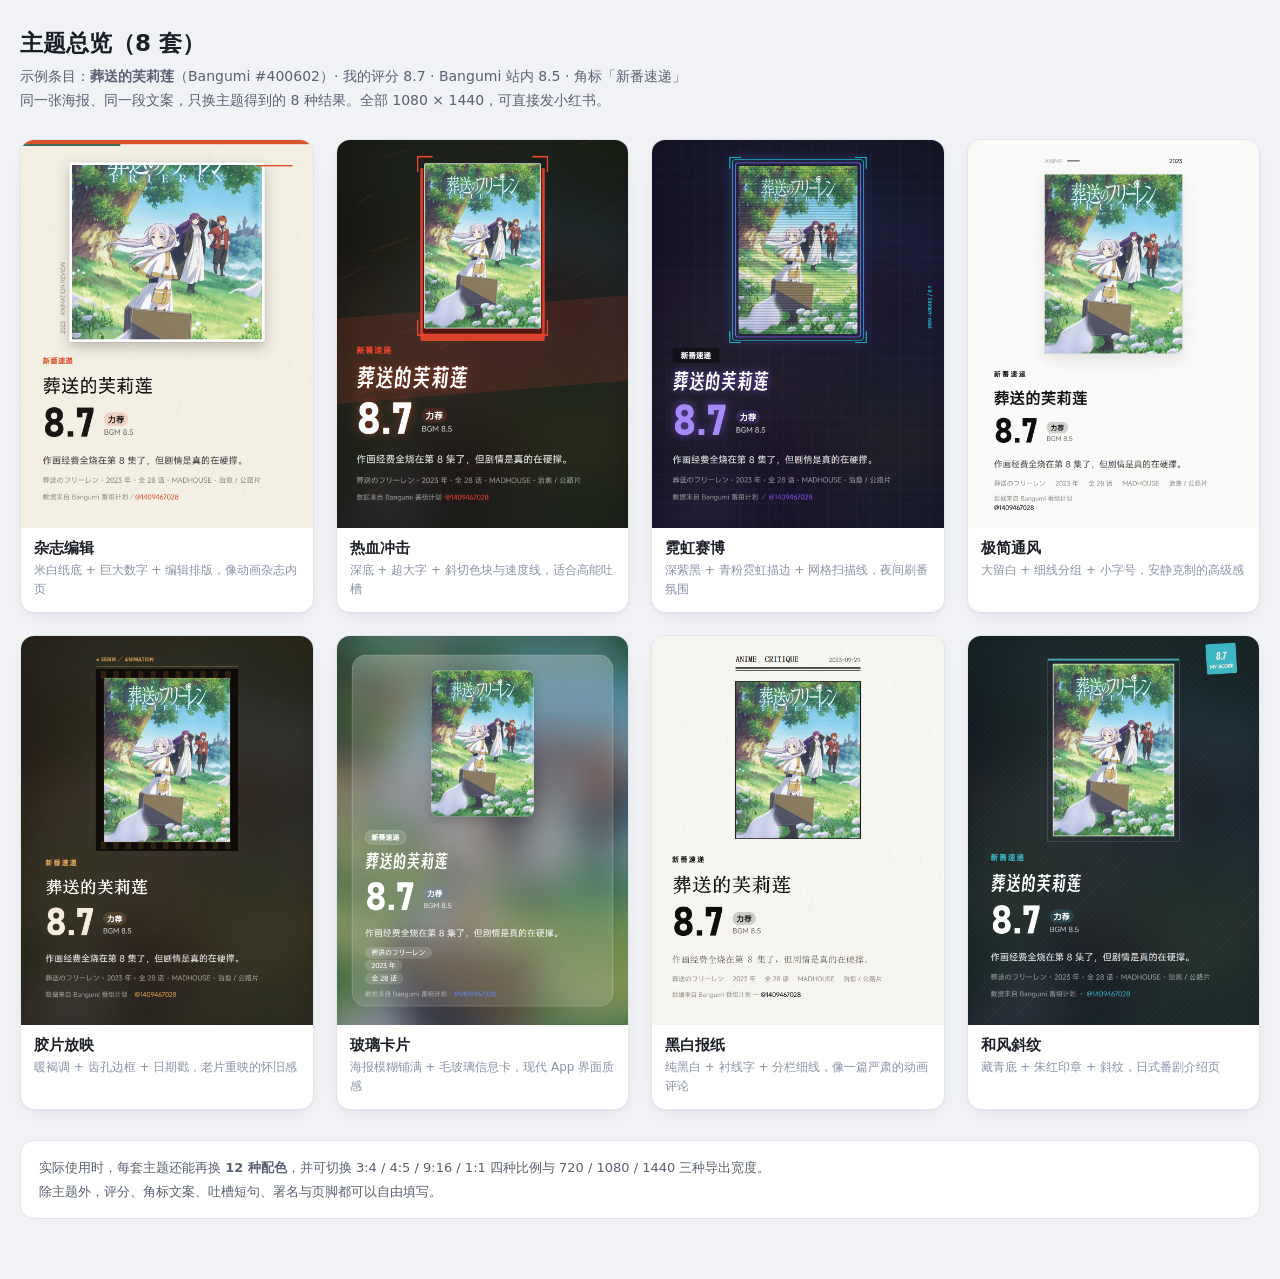
==== docs/主题总览.html @ 023c47e9 "番剧封面工坊：Bangumi 海报包装成小红书竖版图 9 套主题（含专属「雪村葵」满幅海报主题）+ 12 套配色。 支持按番名从 bgm.tv 搜索、自动填充条目信息、自定义评分与斜角角标、 1080" ====
<!DOCTYPE html>
<html lang="zh-CN">
<head>
<meta charset="UTF-8">
<meta name="viewport" content="width=device-width, initial-scale=1">
<title>主题总览 · 番剧封面工坊</title>
<style>
  :root { --ink:#1B1E27; --ink2:#5A6172; --ink3:#8B93A6; --line:#E3E5EC; --bg:#F1F2F6; --accent:#4F46E5; }
  * { box-sizing:border-box; }
  body { margin:0; padding:28px 20px 60px; background:var(--bg); color:var(--ink);
    font-family:"MiSans","HarmonyOS Sans SC","PingFang SC","Noto Sans SC","Microsoft YaHei",system-ui,sans-serif; }
  header { max-width:1400px; margin:0 auto 26px; }
  h1 { margin:0 0 6px; font-size:23px; }
  header p { margin:0; color:var(--ink2); font-size:14px; line-height:1.7; }
  header a { color:var(--accent); }
  .grid { max-width:1400px; margin:0 auto; display:grid; gap:22px;
    grid-template-columns:repeat(auto-fill, minmax(238px, 1fr)); }
  .card { margin:0; background:#fff; border:1px solid var(--line); border-radius:14px;
    overflow:hidden; box-shadow:0 1px 2px rgba(20,24,40,.04), 0 8px 24px -12px rgba(20,24,40,.12); }
  .card img { display:block; width:100%; height:auto; background:#EDEFF4; }
  figcaption { padding:11px 13px 14px; }
  figcaption strong { display:block; font-size:14.5px; margin-bottom:3px; }
  figcaption span { display:block; font-size:12px; color:var(--ink3); line-height:1.55; }
  .note { max-width:1400px; margin:30px auto 0; padding:15px 18px; background:#fff;
    border:1px solid var(--line); border-radius:14px; font-size:13px; color:var(--ink2); line-height:1.8; }
  .note code { background:#EEEDFD; padding:1px 5px; border-radius:4px; color:var(--accent); }
</style>
</head>
<body>
<header>
  <h1>主题总览（8 套）</h1>
  <p>示例条目：<strong>葬送的芙莉莲</strong>（Bangumi #400602）· 我的评分 8.7 · Bangumi 站内 8.5 · 角标「新番速递」<br>
  同一张海报、同一段文案，只换主题得到的 8 种结果。全部 1080 × 1440，可直接发小红书。</p>
</header>
<div class="grid">
    <figure class="card">
      <img src="themes/magazine.png" alt="杂志编辑 主题示例" loading="lazy">
      <figcaption>
        <strong>杂志编辑</strong>
        <span>米白纸底 + 巨大数字 + 编辑排版，像动画杂志内页</span>
      </figcaption>
    </figure>
    <figure class="card">
      <img src="themes/impact.png" alt="热血冲击 主题示例" loading="lazy">
      <figcaption>
        <strong>热血冲击</strong>
        <span>深底 + 超大字 + 斜切色块与速度线，适合高能吐槽</span>
      </figcaption>
    </figure>
    <figure class="card">
      <img src="themes/neon.png" alt="霓虹赛博 主题示例" loading="lazy">
      <figcaption>
        <strong>霓虹赛博</strong>
        <span>深紫黑 + 青粉霓虹描边 + 网格扫描线，夜间刷番氛围</span>
      </figcaption>
    </figure>
    <figure class="card">
      <img src="themes/minimal.png" alt="极简通风 主题示例" loading="lazy">
      <figcaption>
        <strong>极简通风</strong>
        <span>大留白 + 细线分组 + 小字号，安静克制的高级感</span>
      </figcaption>
    </figure>
    <figure class="card">
      <img src="themes/film.png" alt="胶片放映 主题示例" loading="lazy">
      <figcaption>
        <strong>胶片放映</strong>
        <span>暖褐调 + 齿孔边框 + 日期戳，老片重映的怀旧感</span>
      </figcaption>
    </figure>
    <figure class="card">
      <img src="themes/glass.png" alt="玻璃卡片 主题示例" loading="lazy">
      <figcaption>
        <strong>玻璃卡片</strong>
        <span>海报模糊铺满 + 毛玻璃信息卡，现代 App 界面质感</span>
      </figcaption>
    </figure>
    <figure class="card">
      <img src="themes/paper.png" alt="黑白报纸 主题示例" loading="lazy">
      <figcaption>
        <strong>黑白报纸</strong>
        <span>纯黑白 + 衬线字 + 分栏细线，像一篇严肃的动画评论</span>
      </figcaption>
    </figure>
    <figure class="card">
      <img src="themes/wa.png" alt="和风斜纹 主题示例" loading="lazy">
      <figcaption>
        <strong>和风斜纹</strong>
        <span>藏青底 + 朱红印章 + 斜纹，日式番剧介绍页</span>
      </figcaption>
    </figure>
</div>
<p class="note">
  实际使用时，每套主题还能再换 <strong>12 种配色</strong>，并可切换 3:4 / 4:5 / 9:16 / 1:1 四种比例与 720 / 1080 / 1440 三种导出宽度。<br>
  除主题外，评分、角标文案、吐槽短句、署名与页脚都可以自由填写。
</p>
</body>
</html>
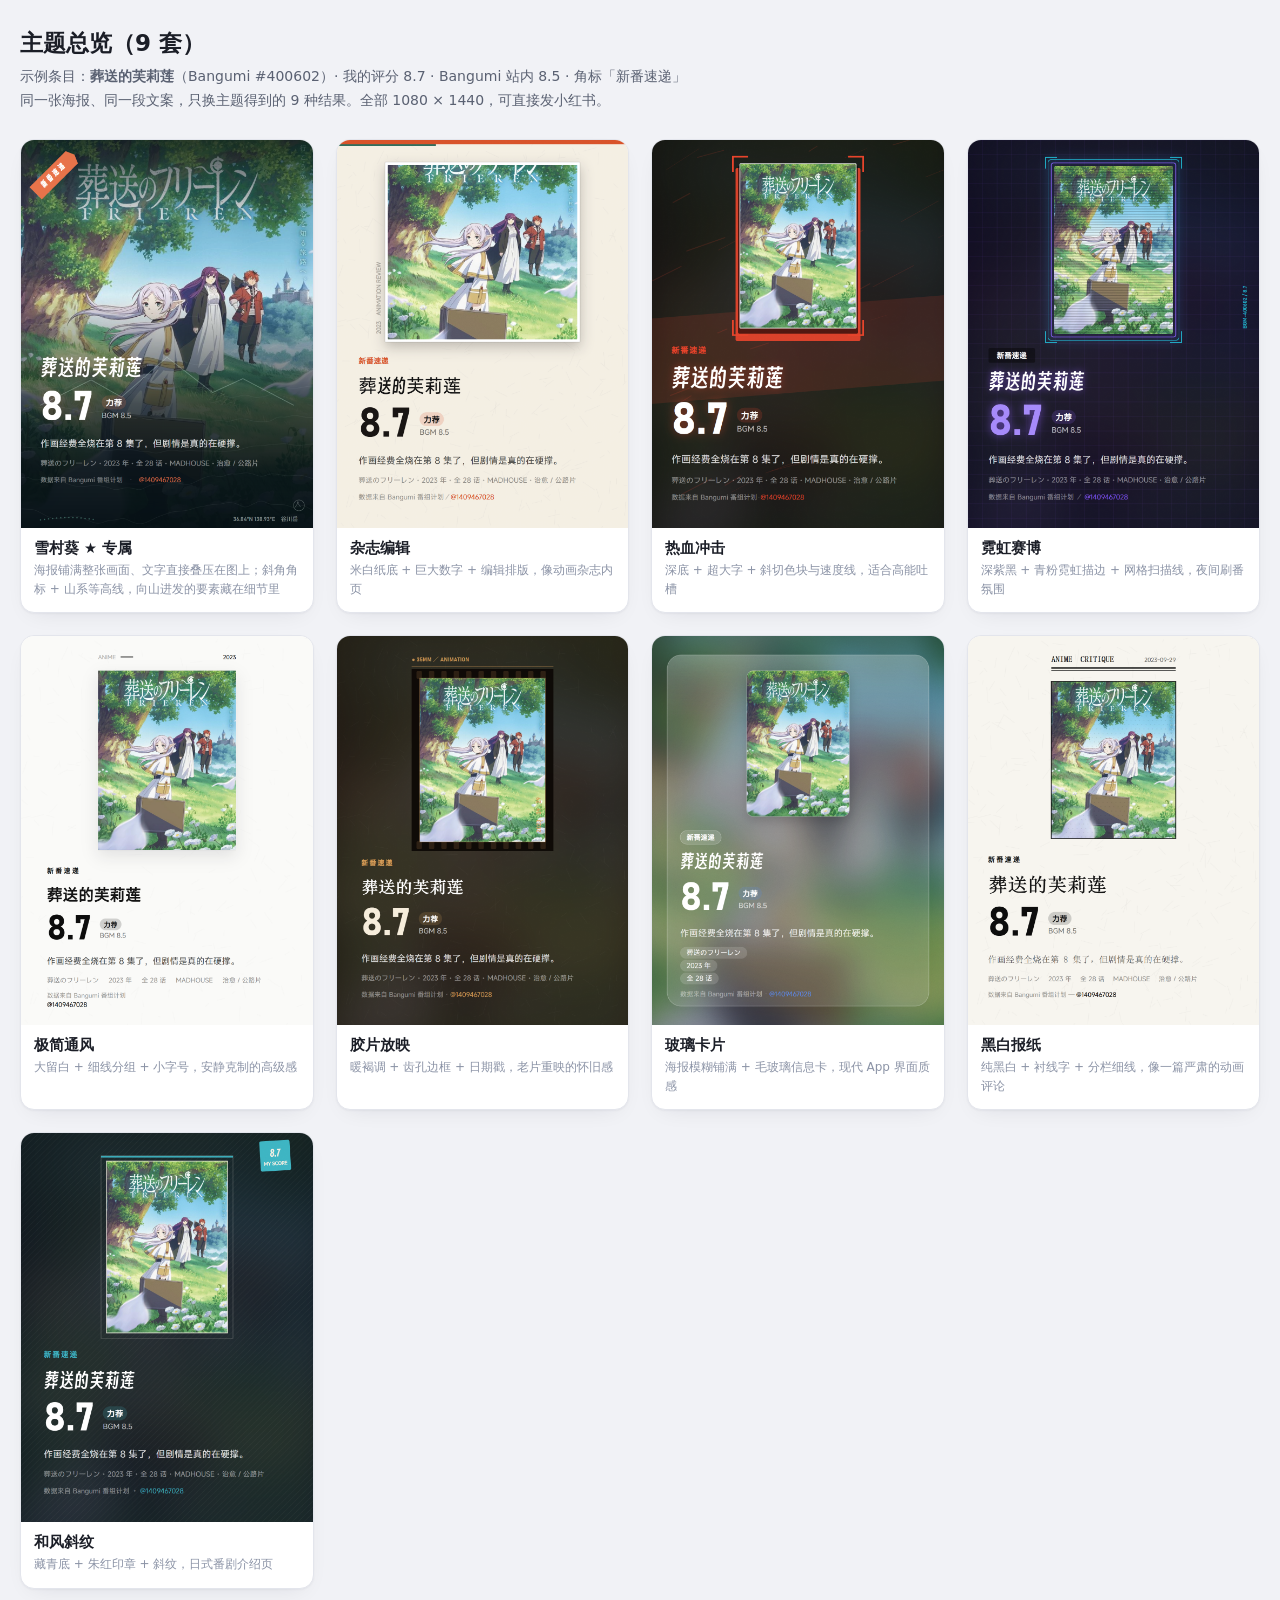
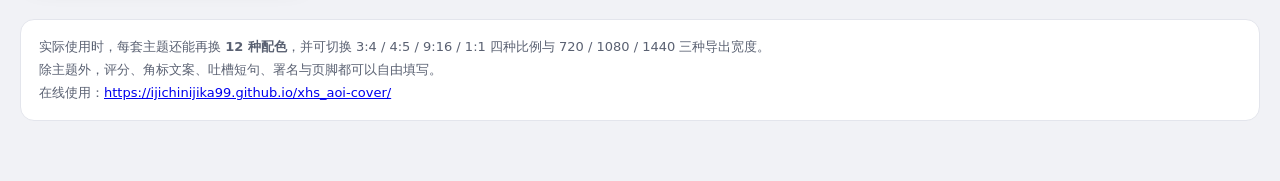
==== commit 97e35f21: "新增专属主题「雪村葵」+ 斜角角标 + 文档与线上验证脚本 - 满幅海报模式：海报铺满整张画布，文字叠压在图上（海报占比 100%） - 专属主题 aoi：山色配色 + 等高线 + 山脊线 + 登山路" ====
--- a/docs/主题总览.html
+++ b/docs/主题总览.html
@@ -28,11 +28,18 @@
 </head>
 <body>
 <header>
-  <h1>主题总览（8 套）</h1>
+  <h1>主题总览（9 套）</h1>
   <p>示例条目：<strong>葬送的芙莉莲</strong>（Bangumi #400602）· 我的评分 8.7 · Bangumi 站内 8.5 · 角标「新番速递」<br>
-  同一张海报、同一段文案，只换主题得到的 8 种结果。全部 1080 × 1440，可直接发小红书。</p>
+  同一张海报、同一段文案，只换主题得到的 9 种结果。全部 1080 × 1440，可直接发小红书。</p>
 </header>
 <div class="grid">
+    <figure class="card">
+      <img src="themes/aoi.png" alt="雪村葵 主题示例" loading="lazy">
+      <figcaption>
+        <strong>雪村葵 ★ 专属</strong>
+        <span>海报铺满整张画面、文字直接叠压在图上；斜角角标 + 山系等高线，向山进发的要素藏在细节里</span>
+      </figcaption>
+    </figure>
     <figure class="card">
       <img src="themes/magazine.png" alt="杂志编辑 主题示例" loading="lazy">
       <figcaption>
@@ -92,7 +99,8 @@
 </div>
 <p class="note">
   实际使用时，每套主题还能再换 <strong>12 种配色</strong>，并可切换 3:4 / 4:5 / 9:16 / 1:1 四种比例与 720 / 1080 / 1440 三种导出宽度。<br>
-  除主题外，评分、角标文案、吐槽短句、署名与页脚都可以自由填写。
+  除主题外，评分、角标文案、吐槽短句、署名与页脚都可以自由填写。<br>
+  在线使用：<a href="https://ijichinijika99.github.io/xhs_aoi-cover/" target="_blank" rel="noopener">https://ijichinijika99.github.io/xhs_aoi-cover/</a>
 </p>
 </body>
 </html>
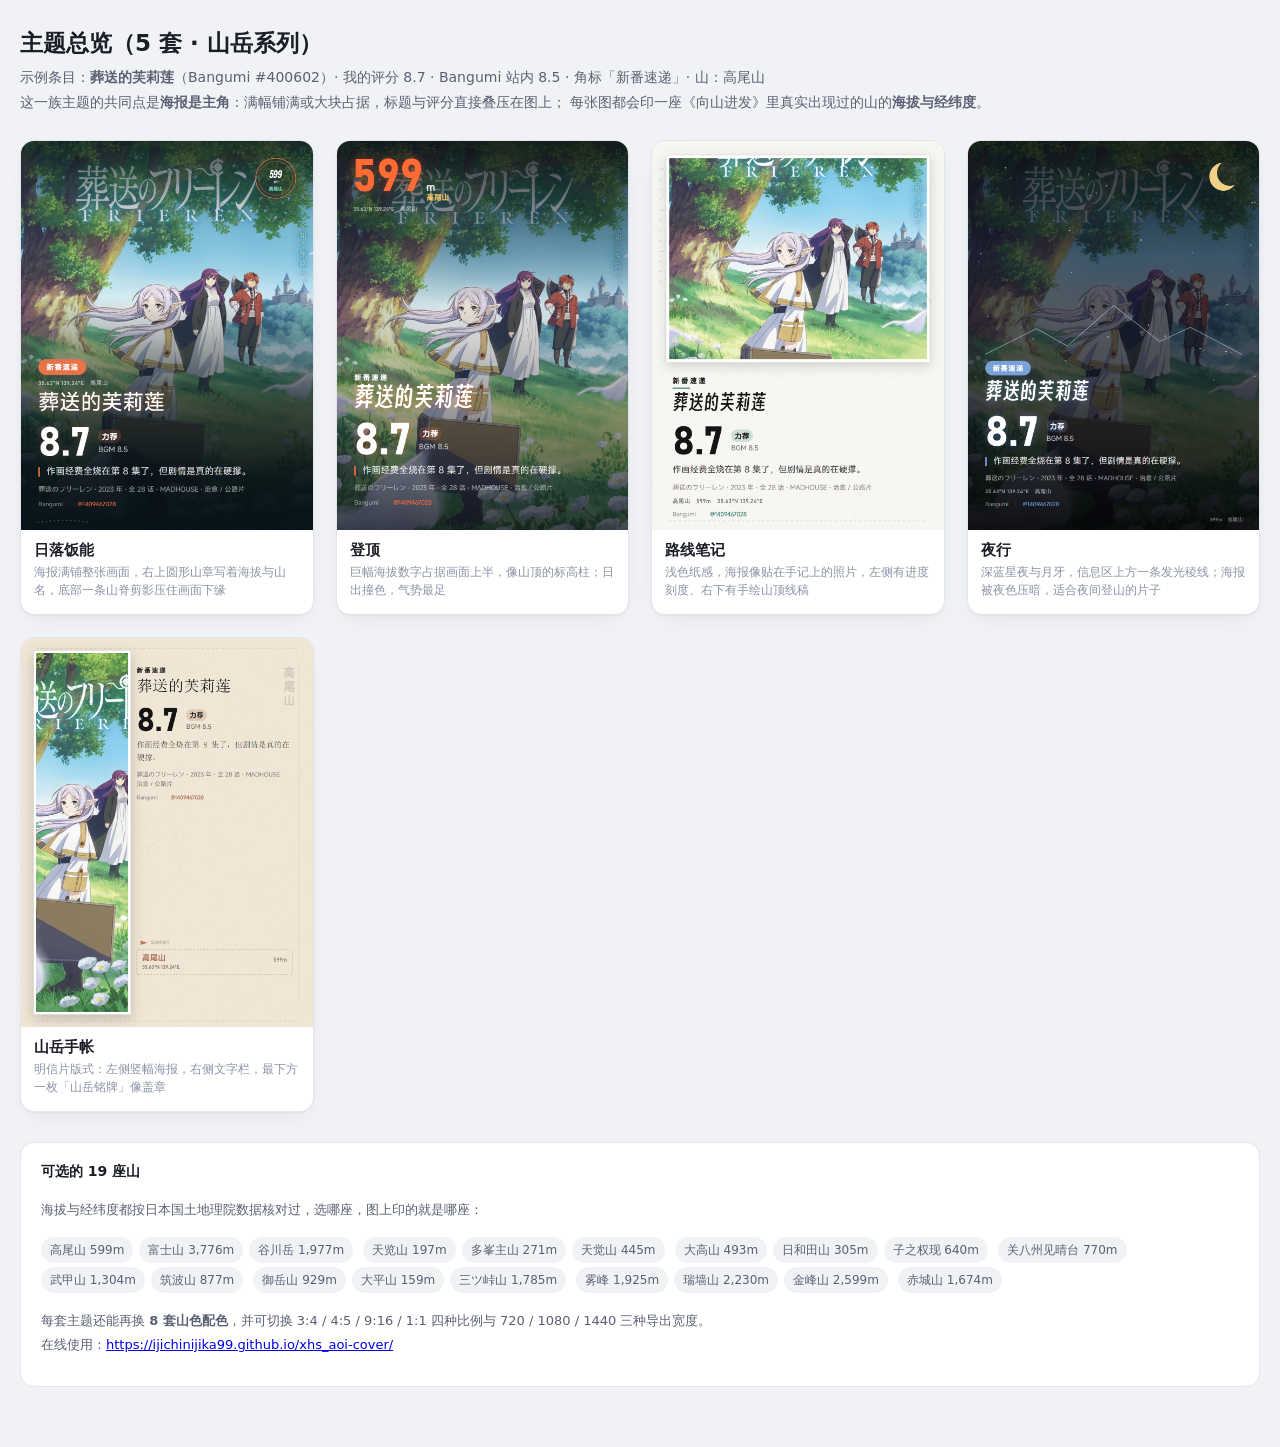
==== commit e356cc9b: "主题改为山岳系列：删掉原 8 套，新增 5 套 + 19 座可选山 - 删除 magazine/impact/neon/minimal/film/glass/paper/wa，只保留海报为主的一族 -" ====
--- a/docs/主题总览.html
+++ b/docs/主题总览.html
@@ -11,96 +11,84 @@
     font-family:"MiSans","HarmonyOS Sans SC","PingFang SC","Noto Sans SC","Microsoft YaHei",system-ui,sans-serif; }
   header { max-width:1400px; margin:0 auto 26px; }
   h1 { margin:0 0 6px; font-size:23px; }
-  header p { margin:0; color:var(--ink2); font-size:14px; line-height:1.7; }
+  header p { margin:0; color:var(--ink2); font-size:14px; line-height:1.75; }
   header a { color:var(--accent); }
   .grid { max-width:1400px; margin:0 auto; display:grid; gap:22px;
-    grid-template-columns:repeat(auto-fill, minmax(238px, 1fr)); }
+    grid-template-columns:repeat(auto-fill, minmax(258px, 1fr)); }
   .card { margin:0; background:#fff; border:1px solid var(--line); border-radius:14px;
     overflow:hidden; box-shadow:0 1px 2px rgba(20,24,40,.04), 0 8px 24px -12px rgba(20,24,40,.12); }
   .card img { display:block; width:100%; height:auto; background:#EDEFF4; }
   figcaption { padding:11px 13px 14px; }
   figcaption strong { display:block; font-size:14.5px; margin-bottom:3px; }
   figcaption span { display:block; font-size:12px; color:var(--ink3); line-height:1.55; }
-  .note { max-width:1400px; margin:30px auto 0; padding:15px 18px; background:#fff;
-    border:1px solid var(--line); border-radius:14px; font-size:13px; color:var(--ink2); line-height:1.8; }
+  .note { max-width:1400px; margin:30px auto 0; padding:16px 20px; background:#fff;
+    border:1px solid var(--line); border-radius:14px; font-size:13px; color:var(--ink2); line-height:1.85; }
   .note code { background:#EEEDFD; padding:1px 5px; border-radius:4px; color:var(--accent); }
+  .note h3 { margin:0 0 8px; font-size:14px; color:var(--ink); }
+  .mtn { display:inline-block; margin:2px 6px 2px 0; padding:2px 9px; border-radius:99px;
+    background:#F1F2F6; font-size:12px; color:var(--ink2); }
 </style>
 </head>
 <body>
 <header>
-  <h1>主题总览（9 套）</h1>
-  <p>示例条目：<strong>葬送的芙莉莲</strong>（Bangumi #400602）· 我的评分 8.7 · Bangumi 站内 8.5 · 角标「新番速递」<br>
-  同一张海报、同一段文案，只换主题得到的 9 种结果。全部 1080 × 1440，可直接发小红书。</p>
+  <h1>主题总览（5 套 · 山岳系列）</h1>
+  <p>示例条目：<strong>葬送的芙莉莲</strong>（Bangumi #400602）· 我的评分 8.7 · Bangumi 站内 8.5 · 角标「新番速递」· 山：高尾山<br>
+  这一族主题的共同点是<strong>海报是主角</strong>：满幅铺满或大块占据，标题与评分直接叠压在图上；
+  每张图都会印一座《向山进发》里真实出现过的山的<strong>海拔与经纬度</strong>。</p>
 </header>
 <div class="grid">
     <figure class="card">
-      <img src="themes/aoi.png" alt="雪村葵 主题示例" loading="lazy">
+      <img src="themes/sunset.png" alt="日落饭能 主题示例" loading="lazy">
       <figcaption>
-        <strong>雪村葵 ★ 专属</strong>
-        <span>海报铺满整张画面、文字直接叠压在图上；斜角角标 + 山系等高线，向山进发的要素藏在细节里</span>
+        <strong>日落饭能</strong>
+        <span>海报满铺整张画面，右上圆形山章写着海拔与山名，底部一条山脊剪影压住画面下缘</span>
       </figcaption>
     </figure>
     <figure class="card">
-      <img src="themes/magazine.png" alt="杂志编辑 主题示例" loading="lazy">
+      <img src="themes/summit.png" alt="登顶 主题示例" loading="lazy">
       <figcaption>
-        <strong>杂志编辑</strong>
-        <span>米白纸底 + 巨大数字 + 编辑排版，像动画杂志内页</span>
+        <strong>登顶</strong>
+        <span>巨幅海拔数字占据画面上半，像山顶的标高柱；日出撞色，气势最足</span>
       </figcaption>
     </figure>
     <figure class="card">
-      <img src="themes/impact.png" alt="热血冲击 主题示例" loading="lazy">
+      <img src="themes/trail.png" alt="路线笔记 主题示例" loading="lazy">
       <figcaption>
-        <strong>热血冲击</strong>
-        <span>深底 + 超大字 + 斜切色块与速度线，适合高能吐槽</span>
+        <strong>路线笔记</strong>
+        <span>浅色纸感，海报像贴在手记上的照片，左侧有进度刻度、右下有手绘山顶线稿</span>
       </figcaption>
     </figure>
     <figure class="card">
-      <img src="themes/neon.png" alt="霓虹赛博 主题示例" loading="lazy">
+      <img src="themes/night.png" alt="夜行 主题示例" loading="lazy">
       <figcaption>
-        <strong>霓虹赛博</strong>
-        <span>深紫黑 + 青粉霓虹描边 + 网格扫描线，夜间刷番氛围</span>
+        <strong>夜行</strong>
+        <span>深蓝星夜与月牙，信息区上方一条发光稜线；海报被夜色压暗，适合夜间登山的片子</span>
       </figcaption>
     </figure>
     <figure class="card">
-      <img src="themes/minimal.png" alt="极简通风 主题示例" loading="lazy">
+      <img src="themes/journal.png" alt="山岳手帐 主题示例" loading="lazy">
       <figcaption>
-        <strong>极简通风</strong>
-        <span>大留白 + 细线分组 + 小字号，安静克制的高级感</span>
-      </figcaption>
-    </figure>
-    <figure class="card">
-      <img src="themes/film.png" alt="胶片放映 主题示例" loading="lazy">
-      <figcaption>
-        <strong>胶片放映</strong>
-        <span>暖褐调 + 齿孔边框 + 日期戳，老片重映的怀旧感</span>
-      </figcaption>
-    </figure>
-    <figure class="card">
-      <img src="themes/glass.png" alt="玻璃卡片 主题示例" loading="lazy">
-      <figcaption>
-        <strong>玻璃卡片</strong>
-        <span>海报模糊铺满 + 毛玻璃信息卡，现代 App 界面质感</span>
-      </figcaption>
-    </figure>
-    <figure class="card">
-      <img src="themes/paper.png" alt="黑白报纸 主题示例" loading="lazy">
-      <figcaption>
-        <strong>黑白报纸</strong>
-        <span>纯黑白 + 衬线字 + 分栏细线，像一篇严肃的动画评论</span>
-      </figcaption>
-    </figure>
-    <figure class="card">
-      <img src="themes/wa.png" alt="和风斜纹 主题示例" loading="lazy">
-      <figcaption>
-        <strong>和风斜纹</strong>
-        <span>藏青底 + 朱红印章 + 斜纹，日式番剧介绍页</span>
+        <strong>山岳手帐</strong>
+        <span>明信片版式：左侧竖幅海报，右侧文字栏，最下方一枚「山岳铭牌」像盖章</span>
       </figcaption>
     </figure>
 </div>
-<p class="note">
-  实际使用时，每套主题还能再换 <strong>12 种配色</strong>，并可切换 3:4 / 4:5 / 9:16 / 1:1 四种比例与 720 / 1080 / 1440 三种导出宽度。<br>
-  除主题外，评分、角标文案、吐槽短句、署名与页脚都可以自由填写。<br>
-  在线使用：<a href="https://ijichinijika99.github.io/xhs_aoi-cover/" target="_blank" rel="noopener">https://ijichinijika99.github.io/xhs_aoi-cover/</a>
-</p>
+<div class="note">
+  <h3>可选的 19 座山</h3>
+  <p>海拔与经纬度都按日本国土地理院数据核对过，选哪座，图上印的就是哪座：</p>
+  <p>
+    <span class="mtn">高尾山 599m</span><span class="mtn">富士山 3,776m</span><span class="mtn">谷川岳 1,977m</span>
+    <span class="mtn">天览山 197m</span><span class="mtn">多峯主山 271m</span><span class="mtn">天觉山 445m</span>
+    <span class="mtn">大高山 493m</span><span class="mtn">日和田山 305m</span><span class="mtn">子之权现 640m</span>
+    <span class="mtn">关八州见晴台 770m</span><span class="mtn">武甲山 1,304m</span><span class="mtn">筑波山 877m</span>
+    <span class="mtn">御岳山 929m</span><span class="mtn">大平山 159m</span><span class="mtn">三ツ峠山 1,785m</span>
+    <span class="mtn">雾峰 1,925m</span><span class="mtn">瑞墙山 2,230m</span><span class="mtn">金峰山 2,599m</span>
+    <span class="mtn">赤城山 1,674m</span>
+  </p>
+  <p style="margin-top:14px">
+    每套主题还能再换 <strong>8 套山色配色</strong>，并可切换 3:4 / 4:5 / 9:16 / 1:1 四种比例与 720 / 1080 / 1440 三种导出宽度。<br>
+    在线使用：<a href="https://ijichinijika99.github.io/xhs_aoi-cover/" target="_blank" rel="noopener">https://ijichinijika99.github.io/xhs_aoi-cover/</a>
+  </p>
+</div>
 </body>
-</html>+</html>
